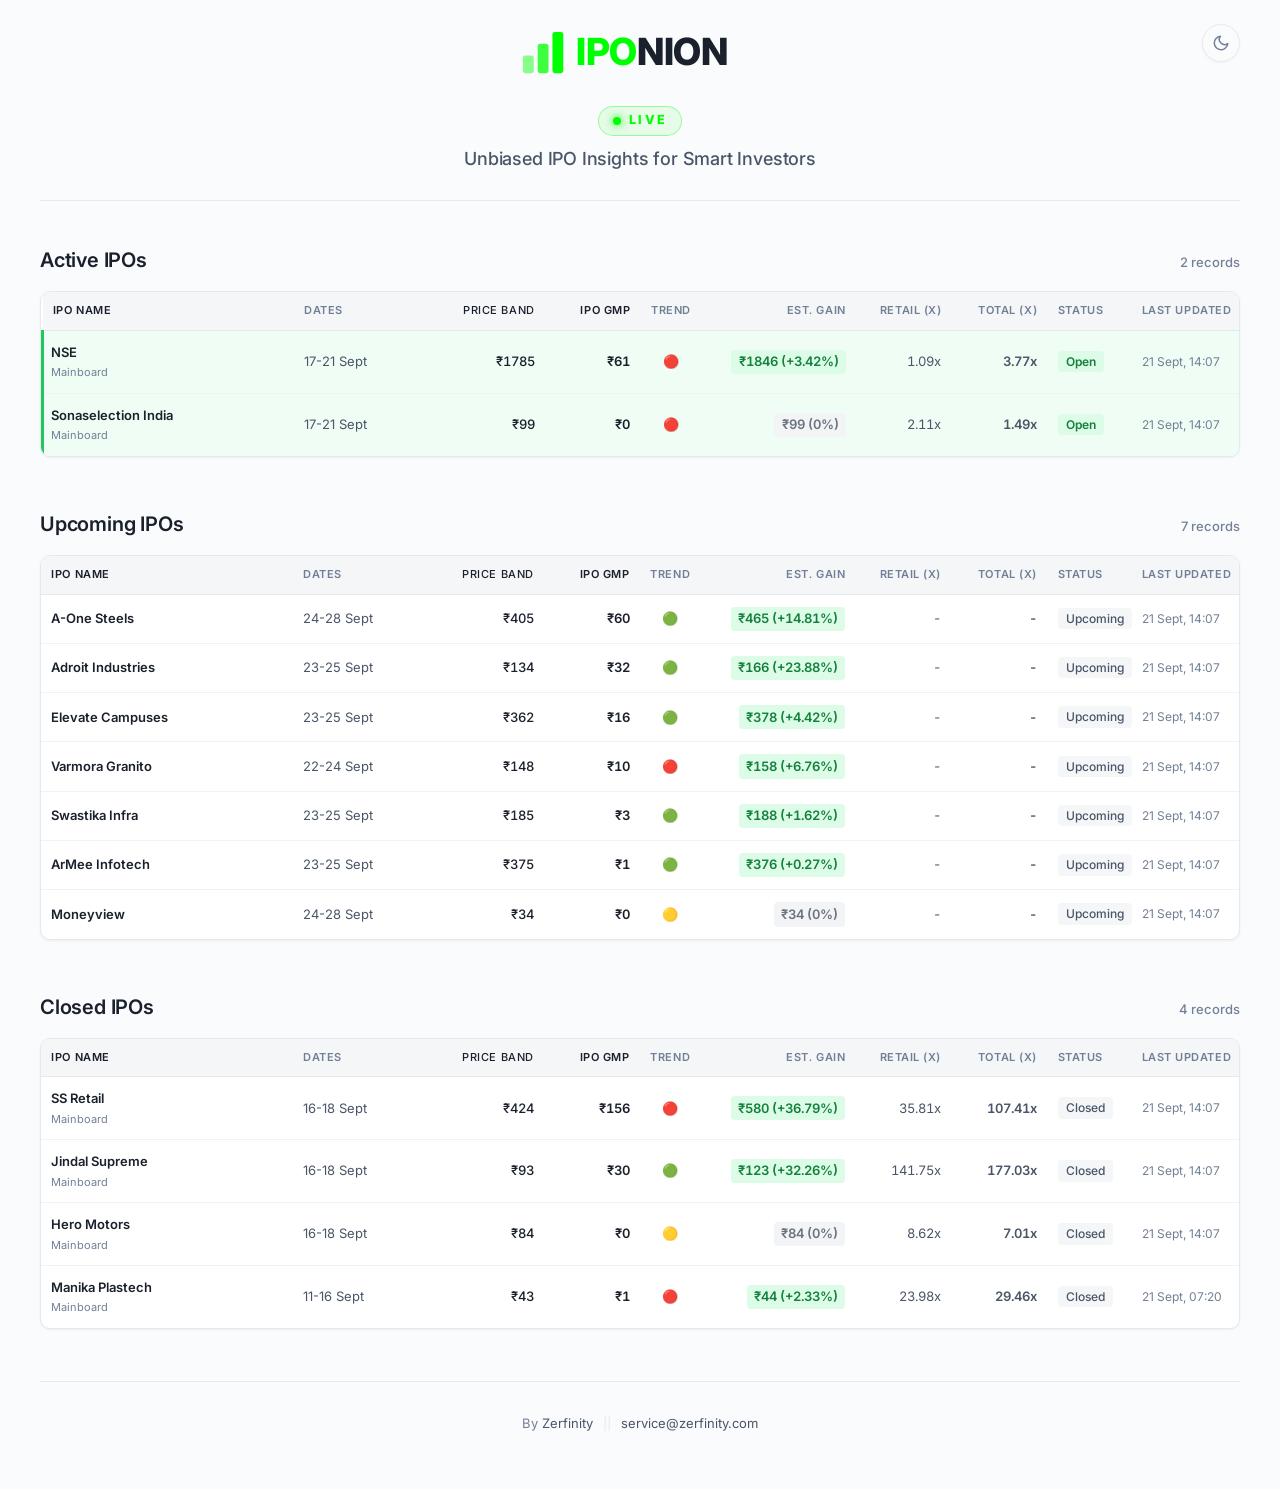
==== index.html @ cc865a50 "Redesign UI with editorial financial aesthetic, responsive mobile/desktop grids, and brand updates" ====
<!DOCTYPE html>
<html lang="en">
<head>
    <meta charset="UTF-8">
    <meta http-equiv="refresh" content="0; url=Frontend/index.html">
    <meta name="viewport" content="width=device-width, initial-scale=1.0">
    <title>Iponion - Unbiased IPO Insights</title>
    <script>
        window.location.replace("Frontend/index.html");
    </script>
</head>
<body>
    <p>Redirecting to <a href="Frontend/index.html">Iponion</a>...</p>
</body>
</html>
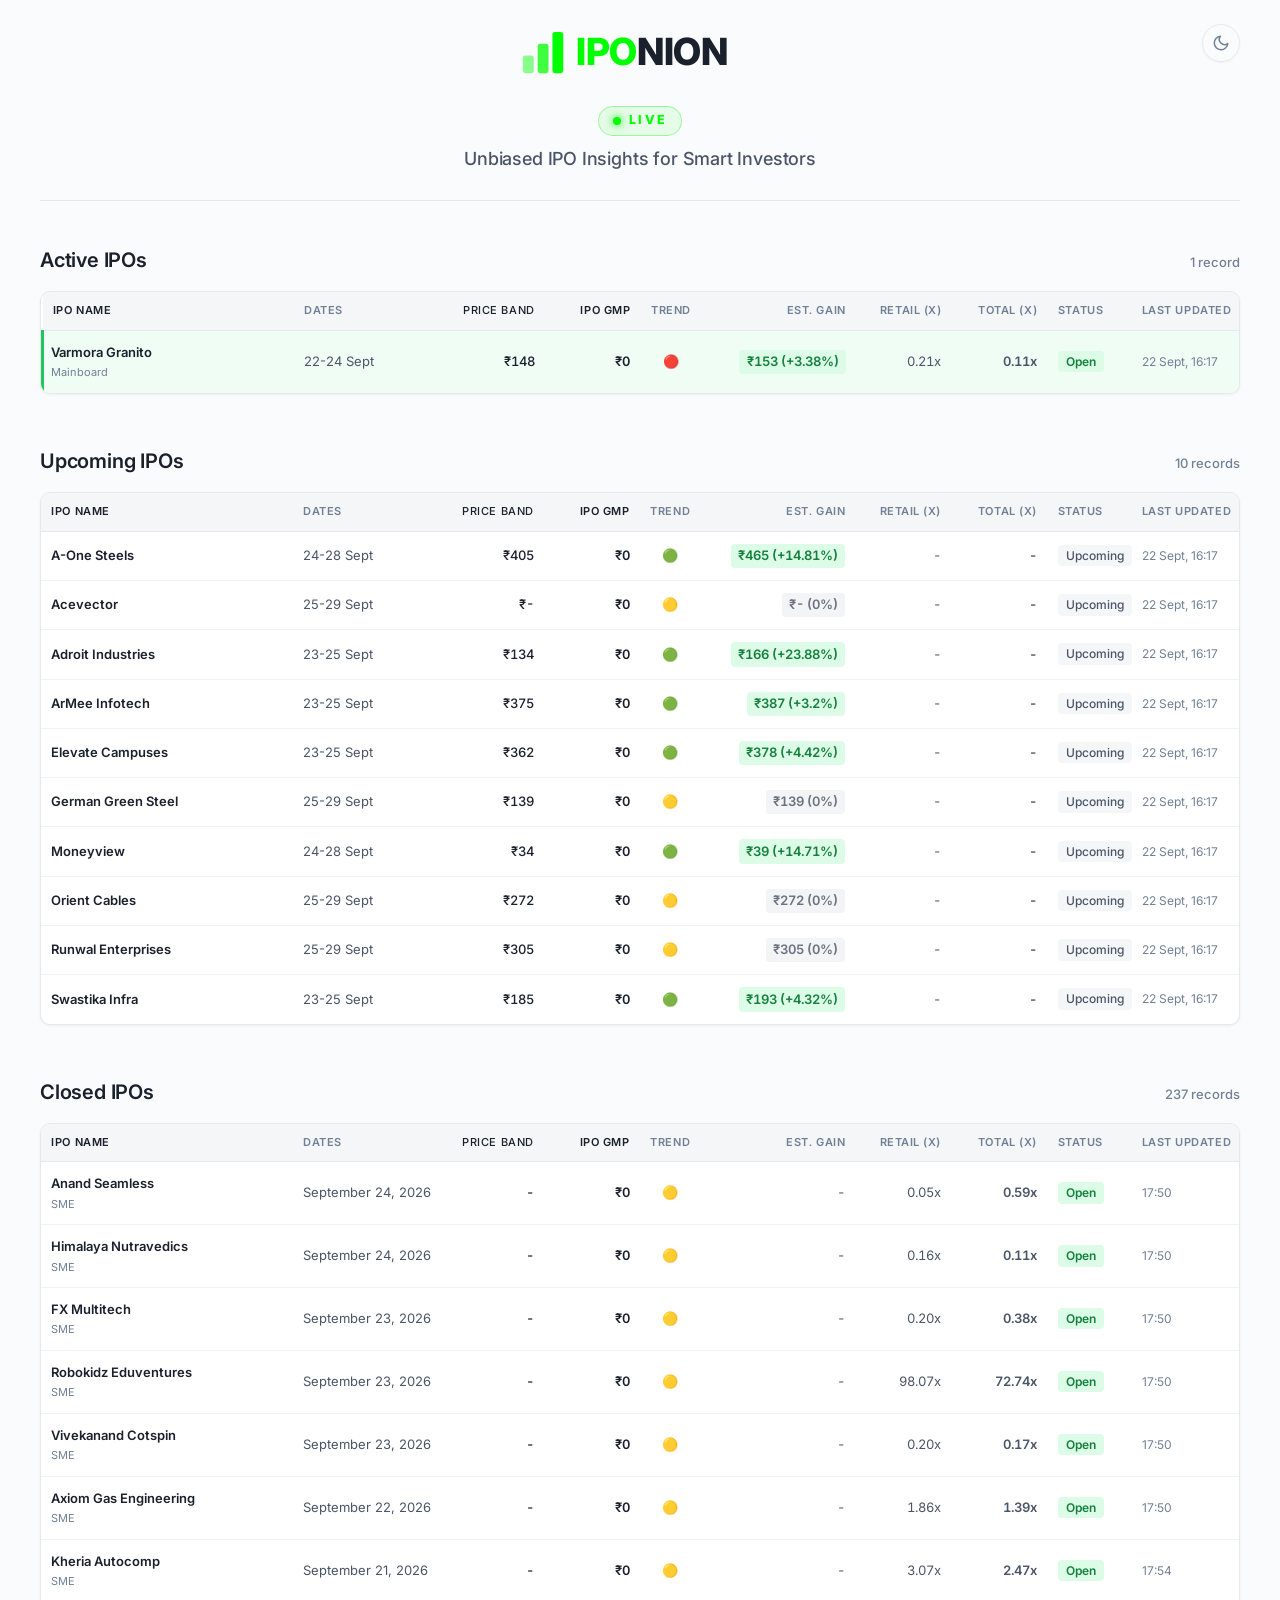
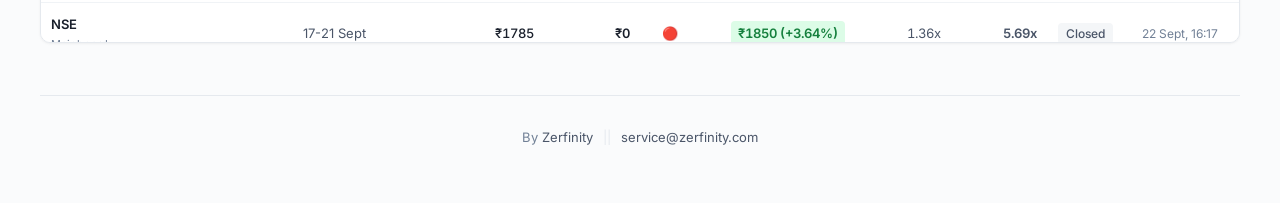
==== commit 18cd4ff7: "Add cache-busting to live IPO fetch and schedule scraper 4x daily" ====
--- a/index.html
+++ b/index.html
@@ -1,15 +1,368 @@
 <!DOCTYPE html>
 <html lang="en">
+
 <head>
     <meta charset="UTF-8">
-    <meta http-equiv="refresh" content="0; url=Frontend/index.html">
     <meta name="viewport" content="width=device-width, initial-scale=1.0">
+    <meta http-equiv="X-UA-Compatible" content="ie=edge">
+    <meta name="description" content="Unbiased IPO Insights.">
+    <meta name="theme-color" content="#228b22">
     <title>Iponion - Unbiased IPO Insights</title>
+    <link rel="icon" type="image/svg+xml" href="./assets/favicon.svg">
+    <link rel="alternate icon" href="./favicon.svg">
+    <link rel="apple-touch-icon" href="./assets/favicon.svg">
+
+    <!-- Google Fonts: Inter -->
+    <link rel="preconnect" href="https://fonts.googleapis.com">
+    <link rel="preconnect" href="https://fonts.gstatic.com" crossorigin>
+    <link href="https://fonts.googleapis.com/css2?family=Inter:wght@400;500;600;700&display=swap" rel="stylesheet">
+
+    <!-- Stylesheet -->
+    <link rel="stylesheet" href="./style.css?v=4">
+</head>
+
+<body>
+    <div class="wrap">
+        <header>
+            <div class="header-top-bar">
+                <button id="theme-toggle" title="Toggle Light / Dark Mode" aria-label="Toggle Theme">
+                    <svg class="theme-icon sun-icon" viewBox="0 0 24 24" width="18" height="18" fill="none" stroke="currentColor" stroke-width="2" stroke-linecap="round" stroke-linejoin="round">
+                        <circle cx="12" cy="12" r="5"></circle>
+                        <line x1="12" y1="1" x2="12" y2="3"></line>
+                        <line x1="12" y1="21" x2="12" y2="23"></line>
+                        <line x1="4.22" y1="4.22" x2="5.64" y2="5.64"></line>
+                        <line x1="18.36" y1="18.36" x2="19.78" y2="19.78"></line>
+                        <line x1="1" y1="12" x2="3" y2="12"></line>
+                        <line x1="21" y1="12" x2="23" y2="12"></line>
+                        <line x1="4.22" y1="19.78" x2="5.64" y2="18.36"></line>
+                        <line x1="18.36" y1="5.64" x2="19.78" y2="4.22"></line>
+                    </svg>
+                    <svg class="theme-icon moon-icon" viewBox="0 0 24 24" width="18" height="18" fill="none" stroke="currentColor" stroke-width="2" stroke-linecap="round" stroke-linejoin="round">
+                        <path d="M21 12.79A9 9 0 1 1 11.21 3 7 7 0 0 0 21 12.79z"></path>
+                    </svg>
+                </button>
+            </div>
+            <a href="./" class="logo-container" title="IPONION">
+                <svg class="brand-svg-logo" width="250" height="65" viewBox="0 0 250 65" xmlns="http://www.w3.org/2000/svg" role="img" aria-label="IPONION">
+                    <rect x="6" y="32" width="11" height="18" rx="2.5" fill="#00FF00" opacity="0.45"/>
+                    <rect x="21" y="20" width="11" height="30" rx="2.5" fill="#00FF00" opacity="0.75"/>
+                    <rect x="36" y="8" width="11" height="42" rx="2.5" fill="#00FF00"/>
+                    <text x="60" y="42" class="logo-text"><tspan class="logo-ipo">IPO</tspan><tspan class="logo-nion">NION</tspan></text>
+                </svg>
+            </a>
+            <div>
+                <h2><span class="live-pulse-dot"></span>LIVE</h2>
+            </div>
+            <h3>Unbiased IPO Insights for Smart Investors</h3>
+        </header>
+
+        <main id="main">
+            <div id="ipo-table-container">
+                <div class="empty-message">Loading IPO insights...</div>
+            </div>
+        </main>
+
+        <footer>
+            <span>By <a href="https://www.zerfinity.com" target="_blank" rel="noopener noreferrer">Zerfinity</a></span> <span class="footer-divider">||</span> <a href="mailto:service@zerfinity.com">service@zerfinity.com</a>
+        </footer>
+    </div>
+
     <script>
-        window.location.replace("Frontend/index.html");
+        document.addEventListener("DOMContentLoaded", function () {
+            // Theme Toggle
+            const themeToggle = document.getElementById('theme-toggle');
+            const body = document.body;
+
+            function applyTheme(theme) {
+                if (theme === 'dark') {
+                    body.classList.add('dark-mode');
+                } else {
+                    body.classList.remove('dark-mode');
+                }
+            }
+
+            const savedTheme = localStorage.getItem('iponion-theme') || 
+                (window.matchMedia && window.matchMedia('(prefers-color-scheme: dark)').matches ? 'dark' : 'light');
+            applyTheme(savedTheme);
+
+            themeToggle.addEventListener('click', () => {
+                const isDark = body.classList.contains('dark-mode');
+                const nextTheme = isDark ? 'light' : 'dark';
+                applyTheme(nextTheme);
+                localStorage.setItem('iponion-theme', nextTheme);
+            });
+
+            // Data Fetching with Local & Remote Fallbacks and Cache Busting
+            async function fetchIPOData() {
+                const cacheBuster = `?_t=${Date.now()}`;
+                const endpoints = [
+                    './merged_ipo_data.json',
+                    '../merged_ipo_data.json',
+                    'https://raw.githubusercontent.com/zerfinityProd/iponion/main/merged_ipo_data.json',
+                    'https://cdn.jsdelivr.net/gh/zerfinityProd/iponion@main/merged_ipo_data.json',
+                    'https://zerfinityprod.github.io/iponion/merged_ipo_data.json'
+                ];
+                for (const url of endpoints) {
+                    try {
+                        const targetUrl = url.includes('?') ? `${url}&_t=${Date.now()}` : `${url}${cacheBuster}`;
+                        const res = await fetch(targetUrl, { cache: 'no-cache' });
+                        if (res.ok) {
+                            return await res.json();
+                        }
+                    } catch (e) {
+                        // try next endpoint
+                    }
+                }
+                throw new Error('All data endpoints failed');
+            }
+
+            // Helpers
+            const getGMP = ipo => {
+                const val = ipo['IPO GMP'] ?? ipo['IPO GMP*'] ?? ipo['GMP'];
+                return Number(val) || 0;
+            };
+
+            const getApps = ipo => Number(ipo['Total (X)']) || 0;
+
+            const getName = ipo => ipo['IPO'] || ipo['IPO Name'] || ipo['Normalized_IPO_Name'] || '-';
+
+            const getType = ipo => ipo['Type'] || ipo['Type_sub'] || '';
+
+            function parseGainPercentage(estListing) {
+                if (!estListing) return null;
+                const match = estListing.match(/\(([\d.]+)%\)/);
+                return match ? parseFloat(match[1]) : null;
+            }
+
+            // Create Clean Table
+            function createSection(ipos, title, isTop5Highlight = false) {
+                const section = document.createElement('section');
+                section.className = 'ipo-section';
+                if (title.toLowerCase().includes('closed')) {
+                    section.classList.add('closed-ipo-section');
+                }
+
+                const header = document.createElement('div');
+                header.className = 'ipo-section-header';
+                header.innerHTML = `
+                    <h3>${title}</h3>
+                    <span class="ipo-section-count">${ipos.length} ${ipos.length === 1 ? 'record' : 'records'}</span>
+                `;
+                section.appendChild(header);
+
+                if (ipos.length === 0) {
+                    const empty = document.createElement('div');
+                    empty.className = 'empty-message';
+                    empty.textContent = 'No IPOs currently available.';
+                    section.appendChild(empty);
+                    return section;
+                }
+
+                const wrapper = document.createElement('div');
+                wrapper.className = 'table-wrapper';
+
+                const table = document.createElement('table');
+                const thead = document.createElement('thead');
+                const tbody = document.createElement('tbody');
+
+                const isUpcoming = title.toLowerCase().includes('upcoming');
+
+                // Standard unified column definitions across all tables for consistent grid alignment
+                const cols = [
+                    { key: 'company', label: 'IPO Name', align: 'left' },
+                    { key: 'dates', label: 'Dates', align: 'left' },
+                    { key: 'price', label: 'Price Band', align: 'right' },
+                    { key: 'gmp', label: 'IPO GMP', align: 'right' },
+                    { key: 'trend', label: 'Trend', align: 'center' },
+                    { key: 'gain', label: 'Est. Gain', align: 'right' },
+                    { key: 'retail', label: 'Retail (X)', align: 'right' },
+                    { key: 'total', label: 'Total (X)', align: 'right' },
+                    { key: 'status', label: 'Status', align: 'left' },
+                    { key: 'updated', label: 'Last Updated', align: 'left' }
+                ];
+
+                // Render Header Row
+                const hRow = document.createElement('tr');
+                cols.forEach(col => {
+                    const th = document.createElement('th');
+                    th.textContent = col.label;
+                    th.className = `col-${col.key}`;
+                    if (col.align === 'right') th.classList.add('col-num');
+                    if (col.align === 'center') th.style.textAlign = 'center';
+                    hRow.appendChild(th);
+                });
+                thead.appendChild(hRow);
+                table.appendChild(thead);
+
+                // Render Body Rows
+                ipos.forEach((ipo, index) => {
+                    const row = document.createElement('tr');
+                    if (isTop5Highlight && index < 5) {
+                        row.classList.add('highlight-top-5');
+                    }
+
+                    const name = getName(ipo);
+                    const type = getType(ipo);
+                    const dateText = ipo['Date'] || (ipo['Opening Date'] && ipo['Closing Date'] ? `${ipo['Opening Date']} – ${ipo['Closing Date']}` : (ipo['Opening Date'] || ipo['Closing Date'] || '-'));
+                    const price = ipo['Price Band'] || '-';
+                    const gmp = getGMP(ipo);
+                    const trend = ipo['Trend'] || '🟡';
+                    const estListing = ipo['Est. Listing'] || '-';
+                    const retail = ipo['Retail  (X)'] || ipo['Retail (X)'] || '-';
+                    const total = Number(ipo['Total (X)']) || 0;
+                    const status = ipo['Status'] || (isUpcoming ? 'Upcoming' : 'Open');
+                    const updated = ipo['Last Updated_gmp'] || ipo['Last Updated'] || ipo['Last Updated_sub'] || '-';
+
+                    // Formatted Gain
+                    const gainPercent = parseGainPercentage(estListing);
+                    let gainHtml = estListing;
+                    if (gainPercent !== null) {
+                        const cls = gainPercent > 0 ? 'positive' : (gainPercent === 0 ? 'flat' : 'negative');
+                        const sign = gainPercent > 0 ? '+' : '';
+                        const estPrice = estListing.split('(')[0].trim();
+                        gainHtml = `<span class="gain-pill ${cls}"><span class="gain-price">${estPrice} </span>(${sign}${gainPercent}%)</span>`;
+                    }
+
+                    // Formatted Status
+                    const isStatusOpen = String(status).toLowerCase() === 'open' || String(status).toLowerCase() === 'active';
+                    const statusHtml = `<span class="status-tag ${isStatusOpen ? 'open' : ''}">${status}</span>`;
+
+                    cols.forEach(col => {
+                        const td = document.createElement('td');
+                        td.className = `col-${col.key}`;
+                        if (col.align === 'right') td.classList.add('col-num');
+
+                        switch(col.key) {
+                            case 'company':
+                                td.innerHTML = `${name}${type ? `<span class="company-type-sub">${type}</span>` : ''}`;
+                                break;
+                            case 'dates':
+                                td.textContent = dateText;
+                                break;
+                            case 'price':
+                                td.textContent = price;
+                                break;
+                            case 'gmp':
+                                td.textContent = `₹${gmp}`;
+                                break;
+                            case 'trend':
+                                td.style.textAlign = 'center';
+                                td.textContent = trend;
+                                break;
+                            case 'gain':
+                                td.innerHTML = gainHtml;
+                                break;
+                            case 'retail':
+                                td.textContent = retail !== '-' ? `${retail}x` : '-';
+                                break;
+                            case 'total':
+                                td.style.fontWeight = '600';
+                                td.textContent = total > 0 ? `${total.toFixed(2)}x` : '-';
+                                break;
+                            case 'status':
+                                td.innerHTML = statusHtml;
+                                break;
+                            case 'updated':
+                                td.style.fontSize = '0.75rem';
+                                td.style.color = 'var(--text-muted)';
+                                td.textContent = updated;
+                                break;
+                        }
+                        row.appendChild(td);
+                    });
+
+                    tbody.appendChild(row);
+                });
+
+                table.appendChild(tbody);
+                wrapper.appendChild(table);
+                section.appendChild(wrapper);
+                return section;
+            }
+
+            // Load and Process Data
+            fetchIPOData()
+                .then(data => {
+                    const tableContainer = document.getElementById('ipo-table-container');
+                    tableContainer.innerHTML = '';
+
+                    if (!data || data.length === 0) {
+                        tableContainer.innerHTML = '<div class="empty-message">No IPO data found.</div>';
+                        return;
+                    }
+
+                    const today = new Date();
+
+                    const activeIPOs = data.filter(ipo => {
+                        if (ipo['Status']) {
+                            const st = String(ipo['Status']).trim().toLowerCase();
+                            return st === 'open' || st === 'active';
+                        }
+                        const opening = new Date(ipo['Opening Date']);
+                        const closing = new Date(ipo['Closing Date']);
+                        return !isNaN(opening) && !isNaN(closing) && opening <= today && today <= closing;
+                    });
+
+                    const upcomingIPOs = data.filter(ipo => {
+                        if (ipo['Status']) {
+                            const st = String(ipo['Status']).trim().toLowerCase();
+                            return st === 'upcoming';
+                        }
+                        const opening = new Date(ipo['Opening Date']);
+                        return !isNaN(opening) && opening > today;
+                    });
+
+                    const closedIPOs = data.filter(ipo => {
+                        if (ipo['Status']) {
+                            const st = String(ipo['Status']).trim().toLowerCase();
+                            return st === 'closed';
+                        }
+                        const opening = new Date(ipo['Opening Date']);
+                        const closing = new Date(ipo['Closing Date']);
+                        return !isNaN(closing) && (closing < today || (!isNaN(opening) && opening <= today && closing < today));
+                    });
+
+                    // Sort active by GMP desc, then total sub desc
+                    activeIPOs.sort((a, b) => {
+                        const gmpDiff = getGMP(b) - getGMP(a);
+                        if (gmpDiff !== 0) return gmpDiff;
+                        return getApps(b) - getApps(a);
+                    });
+
+                    // Sort upcoming by Date asc, then GMP desc
+                    upcomingIPOs.sort((a, b) => {
+                        const dateA = new Date(a['Opening Date'] || a['Closing Date']);
+                        const dateB = new Date(b['Opening Date'] || b['Closing Date']);
+                        if (!isNaN(dateA) && !isNaN(dateB)) {
+                            if (dateA < dateB) return -1;
+                            if (dateA > dateB) return 1;
+                        }
+                        return getGMP(b) - getGMP(a);
+                    });
+
+                    // Sort closed by Closing Date desc, then GMP desc
+                    closedIPOs.sort((a, b) => {
+                        const dateA = new Date(a['Closing Date'] || a['Opening Date']);
+                        const dateB = new Date(b['Closing Date'] || b['Opening Date']);
+                        if (!isNaN(dateA) && !isNaN(dateB)) {
+                            if (dateB > dateA) return 1;
+                            if (dateA > dateB) return -1;
+                        }
+                        return getGMP(b) - getGMP(a);
+                    });
+
+                    // Render the 3 tables directly
+                    tableContainer.appendChild(createSection(activeIPOs, 'Active IPOs', true));
+                    tableContainer.appendChild(createSection(upcomingIPOs, 'Upcoming IPOs', false));
+                    tableContainer.appendChild(createSection(closedIPOs, 'Closed IPOs', false));
+                })
+                .catch(err => {
+                    console.error('Error loading IPO data:', err);
+                    document.getElementById('ipo-table-container').innerHTML = 
+                        '<div class="empty-message">Failed to load IPO data. Please refresh the page.</div>';
+                });
+        });
     </script>
-</head>
-<body>
-    <p>Redirecting to <a href="Frontend/index.html">Iponion</a>...</p>
 </body>
-</html>
+
+</html>
--- a/style.css
+++ b/style.css
@@ -0,0 +1,788 @@
+/* ==========================================================================
+   Iponion - Clean, Editorial IPO Publication
+   A minimalist, high-readability financial design (Not a dashboard)
+   ========================================================================== */
+
+:root {
+  /* Editorial Palette - Light */
+  --bg-color: #fafbfc;
+  --surface-color: #ffffff;
+  --surface-alt: #f4f6f8;
+  --border-color: #e5e9ee;
+  --border-light: #f0f3f6;
+
+  --text-primary: #1a202c;
+  --text-secondary: #4a5568;
+  --text-muted: #718096;
+  --text-light: #a0aec0;
+
+  /* Brand Emerald */
+  --brand: #228b22;
+  --brand-light: #e8f5e9;
+  --brand-dark: #1b5e20;
+
+  /* Table & Badges */
+  --row-hover: #f7fafc;
+  --row-top-highlight: #f0fdf4;
+  --row-top-border: #22c55e;
+
+  --gain-pos: #15803d;
+  --gain-pos-bg: #dcfce7;
+  --gain-neg: #b91c1c;
+  --gain-neg-bg: #fee2e2;
+  --gain-flat: #6b7280;
+  --gain-flat-bg: #f3f4f6;
+
+  --shadow-subtle: 0 1px 3px rgba(0, 0, 0, 0.04), 0 1px 2px rgba(0, 0, 0, 0.02);
+  --shadow-card: 0 4px 12px rgba(0, 0, 0, 0.03), 0 1px 3px rgba(0, 0, 0, 0.04);
+}
+
+body.dark-mode {
+  /* Editorial Palette - Dark */
+  --bg-color: #0b0f17;
+  --surface-color: #121824;
+  --surface-alt: #172030;
+  --border-color: #222d3f;
+  --border-light: #1b2434;
+
+  --text-primary: #f0f4f8;
+  --text-secondary: #cbd5e1;
+  --text-muted: #8899a8;
+  --text-light: #526375;
+
+  /* Brand Emerald */
+  --brand: #34d399;
+  --brand-light: rgba(52, 211, 153, 0.12);
+  --brand-dark: #10b981;
+
+  /* Table & Badges */
+  --row-hover: #161f2e;
+  --row-top-highlight: rgba(34, 197, 94, 0.06);
+  --row-top-border: #34d399;
+
+  --gain-pos: #4ade80;
+  --gain-pos-bg: rgba(74, 222, 128, 0.14);
+  --gain-neg: #f87171;
+  --gain-neg-bg: rgba(248, 113, 113, 0.14);
+  --gain-flat: #94a3b8;
+  --gain-flat-bg: rgba(148, 163, 184, 0.12);
+
+  --shadow-subtle: 0 1px 3px rgba(0, 0, 0, 0.3);
+  --shadow-card: 0 4px 12px rgba(0, 0, 0, 0.3);
+}
+
+/* ==========================================================================
+   Base Reset & Core Typography
+   ========================================================================== */
+
+*, *::before, *::after {
+  box-sizing: border-box;
+  margin: 0;
+  padding: 0;
+}
+
+html {
+  font-size: 16px;
+  scroll-behavior: smooth;
+  -webkit-font-smoothing: antialiased;
+  -moz-osx-font-smoothing: grayscale;
+}
+
+body {
+  background-color: var(--bg-color);
+  color: var(--text-primary);
+  font-family: 'Inter', -apple-system, BlinkMacSystemFont, "Segoe UI", Roboto, sans-serif;
+  line-height: 1.5;
+  transition: background-color 0.25s ease, color 0.25s ease;
+  overflow-x: hidden;
+  width: 100%;
+}
+
+/* Page Container - Full Width */
+.wrap {
+  min-height: 100vh;
+  width: 100%;
+  max-width: 100%;
+  margin: 0 auto;
+  padding: 1.5rem 2.5rem 3.5rem 2.5rem;
+  display: flex;
+  flex-direction: column;
+}
+
+/* ==========================================================================
+   Header & Brand Section
+   ========================================================================== */
+
+header {
+  text-align: center;
+  margin-bottom: 2.75rem;
+  position: relative;
+  padding-bottom: 1.75rem;
+  border-bottom: 1px solid var(--border-color);
+  width: 100%;
+}
+
+/* Header Top Bar - Contains Theme Switcher */
+.header-top-bar {
+  display: flex;
+  justify-content: flex-end;
+  align-items: center;
+  position: absolute;
+  top: 0;
+  right: 0;
+  z-index: 10;
+}
+
+#theme-toggle {
+  background: transparent;
+  border: 1px solid var(--border-color);
+  border-radius: 9999px;
+  width: 38px;
+  height: 38px;
+  padding: 0;
+  display: inline-flex;
+  align-items: center;
+  justify-content: center;
+  cursor: pointer;
+  color: var(--text-muted);
+  box-shadow: var(--shadow-subtle);
+  transition: all 0.25s ease;
+  backdrop-filter: blur(8px);
+}
+
+#theme-toggle:hover {
+  color: var(--text-primary);
+  background-color: var(--surface-alt);
+  border-color: var(--text-muted);
+  transform: scale(1.05);
+}
+
+.theme-icon {
+  display: block;
+  width: 18px;
+  height: 18px;
+}
+
+body.dark-mode .sun-icon {
+  display: block;
+}
+
+body.dark-mode .moon-icon {
+  display: none;
+}
+
+body:not(.dark-mode) .sun-icon {
+  display: none;
+}
+
+body:not(.dark-mode) .moon-icon {
+  display: block;
+}
+
+/* Logo Sizing and Hover */
+.logo-container {
+  display: inline-block;
+  margin-bottom: 0.75rem;
+  text-decoration: none;
+}
+
+.brand-svg-logo,
+.logo-container img {
+  height: 64px;
+  width: auto;
+  max-width: 320px;
+  display: block;
+  margin: 0 auto;
+  transition: transform 0.2s ease;
+}
+
+.logo-container:hover .brand-svg-logo,
+.logo-container:hover img {
+  transform: scale(1.02);
+}
+
+.logo-text {
+  font-family: 'Inter', -apple-system, BlinkMacSystemFont, "Segoe UI", Roboto, sans-serif;
+  font-size: 38px;
+  font-weight: 800;
+  letter-spacing: -0.01em;
+}
+
+.logo-ipo {
+  fill: #00FF00;
+}
+
+.logo-nion {
+  fill: var(--text-primary);
+  transition: fill 0.25s ease;
+}
+
+/* LIVE Glowing Pill Badge */
+header h2 {
+  display: inline-flex;
+  align-items: center;
+  gap: 0.5rem;
+  font-size: 0.78125rem;
+  font-weight: 800;
+  letter-spacing: 0.18em;
+  text-transform: uppercase;
+  color: #00FF00;
+  margin-bottom: 0.6rem;
+  padding: 0.28rem 0.85rem;
+  border-radius: 9999px;
+  background-color: rgba(0, 255, 0, 0.08);
+  border: 1px solid rgba(0, 255, 0, 0.35);
+  animation: live-glow 2.5s infinite ease-in-out;
+  transition: all 0.3s ease;
+}
+
+.live-pulse-dot {
+  width: 8px;
+  height: 8px;
+  background-color: #00FF00;
+  border-radius: 50%;
+  box-shadow: 0 0 8px #00FF00;
+  animation: live-dot-pulse 2.5s infinite ease-in-out;
+}
+
+@keyframes live-glow {
+  0%, 100% {
+    box-shadow: 0 0 8px rgba(0, 255, 0, 0.2), inset 0 0 6px rgba(0, 255, 0, 0.05);
+    border-color: rgba(0, 255, 0, 0.3);
+    text-shadow: 0 0 6px rgba(0, 255, 0, 0.35);
+  }
+  50% {
+    box-shadow: 0 0 20px rgba(0, 255, 0, 0.45), 0 0 35px rgba(0, 255, 0, 0.2), inset 0 0 10px rgba(0, 255, 0, 0.12);
+    border-color: rgba(0, 255, 0, 0.75);
+    text-shadow: 0 0 12px rgba(0, 255, 0, 0.8), 0 0 22px rgba(0, 255, 0, 0.4);
+  }
+}
+
+@keyframes live-dot-pulse {
+  0%, 100% {
+    opacity: 0.7;
+    transform: scale(0.95);
+    box-shadow: 0 0 6px #00FF00;
+  }
+  50% {
+    opacity: 1;
+    transform: scale(1.3);
+    box-shadow: 0 0 14px #00FF00, 0 0 22px rgba(0, 255, 0, 0.65);
+  }
+}
+
+header h3 {
+  font-size: 1.125rem;
+  font-weight: 500;
+  color: var(--text-secondary);
+  letter-spacing: -0.01em;
+}
+
+/* ==========================================================================
+   Main Content & Section Layouts
+   ========================================================================== */
+
+main {
+  flex: 1;
+  width: 100%;
+}
+
+.ipo-section {
+  margin-bottom: 3.25rem;
+  width: 100%;
+}
+
+.ipo-section-header {
+  display: flex;
+  align-items: baseline;
+  justify-content: space-between;
+  margin-bottom: 1rem;
+}
+
+.ipo-section-header h3 {
+  font-size: 1.25rem;
+  font-weight: 600;
+  color: var(--text-primary);
+  letter-spacing: -0.01em;
+}
+
+.ipo-section-count {
+  font-size: 0.8125rem;
+  font-weight: 500;
+  color: var(--text-muted);
+}
+
+/* ==========================================================================
+   Tables - Full Width & Zero Horizontal Scroll
+   ========================================================================== */
+
+.table-wrapper {
+  width: 100%;
+  background-color: var(--surface-color);
+  border: 1px solid var(--border-color);
+  border-radius: 10px;
+  overflow-x: hidden; /* Zero horizontal scroll */
+  overflow-y: visible;
+  box-shadow: var(--shadow-subtle);
+}
+
+.closed-ipo-section .table-wrapper {
+  max-height: 520px;
+  overflow-y: auto;
+  -webkit-overflow-scrolling: touch;
+}
+
+table {
+  width: 100%;
+  table-layout: fixed;
+  border-collapse: collapse;
+  font-size: 0.875rem;
+  text-align: left;
+}
+
+thead {
+  background-color: var(--surface-alt);
+  position: sticky;
+  top: 0;
+  z-index: 2;
+}
+
+th {
+  padding: 0.75rem 0.65rem;
+  font-size: 0.6875rem;
+  font-weight: 600;
+  text-transform: uppercase;
+  letter-spacing: 0.05em;
+  color: var(--text-muted);
+  border-bottom: 1px solid var(--border-color);
+  white-space: normal;
+  line-height: 1.25;
+}
+
+td {
+  padding: 0.75rem 0.65rem;
+  border-bottom: 1px solid var(--border-light);
+  color: var(--text-secondary);
+  font-size: 0.8125rem;
+  white-space: normal;
+}
+
+tbody tr:last-child td {
+  border-bottom: none;
+}
+
+tbody tr {
+  transition: background-color 0.15s ease;
+}
+
+tbody tr:hover {
+  background-color: var(--row-hover);
+}
+
+/* Top 5 Highlight in Active */
+tbody tr.highlight-top-5 {
+  background-color: var(--row-top-highlight);
+}
+
+tbody tr.highlight-top-5 td:first-child {
+  border-left: 3px solid var(--row-top-border);
+  padding-left: calc(0.65rem - 3px);
+}
+
+/* Column Specific Widths & Formatting for Identical Grid Across Tables */
+.col-company {
+  width: 21%;
+  font-weight: 600;
+  color: var(--text-primary);
+  word-break: break-word;
+}
+
+.company-type-sub {
+  display: block;
+  font-size: 0.6875rem;
+  font-weight: 400;
+  color: var(--text-muted);
+  margin-top: 0.12rem;
+}
+
+.col-dates {
+  width: 12%;
+  white-space: nowrap;
+}
+
+.col-price {
+  width: 9%;
+  font-weight: 500;
+  color: var(--text-primary);
+  white-space: nowrap;
+}
+
+.col-gmp {
+  width: 8%;
+  font-weight: 600;
+  color: var(--text-primary);
+  white-space: nowrap;
+}
+
+.col-trend {
+  width: 5%;
+  text-align: center;
+}
+
+.col-gain {
+  width: 13%;
+  white-space: nowrap;
+}
+
+.col-retail {
+  width: 8%;
+  white-space: nowrap;
+}
+
+.col-total {
+  width: 8%;
+  white-space: nowrap;
+}
+
+.col-status {
+  width: 7%;
+  white-space: nowrap;
+}
+
+.col-updated {
+  width: 9%;
+  white-space: nowrap;
+}
+
+.col-num {
+  text-align: right;
+  font-variant-numeric: tabular-nums;
+  white-space: nowrap;
+}
+
+/* Gain Pill */
+.gain-pill {
+  display: inline-block;
+  padding: 0.15rem 0.45rem;
+  border-radius: 4px;
+  font-size: 0.8125rem;
+  font-weight: 600;
+  white-space: nowrap;
+}
+
+.gain-pill.positive {
+  background-color: var(--gain-pos-bg);
+  color: var(--gain-pos);
+}
+
+.gain-pill.negative {
+  background-color: var(--gain-neg-bg);
+  color: var(--gain-neg);
+}
+
+.gain-pill.flat {
+  background-color: var(--gain-flat-bg);
+  color: var(--gain-flat);
+}
+
+/* Status Text */
+.status-tag {
+  font-size: 0.75rem;
+  font-weight: 500;
+  padding: 0.2rem 0.5rem;
+  border-radius: 4px;
+  background-color: var(--surface-alt);
+  color: var(--text-secondary);
+  white-space: nowrap;
+}
+
+.status-tag.open {
+  color: var(--gain-pos);
+  background-color: var(--gain-pos-bg);
+  font-weight: 600;
+}
+
+/* Empty State */
+.empty-message {
+  padding: 2.5rem;
+  text-align: center;
+  color: var(--text-muted);
+  font-size: 0.875rem;
+}
+
+/* Footer */
+footer {
+  margin-top: auto;
+  padding-top: 2rem;
+  border-top: 1px solid var(--border-color);
+  text-align: center;
+  font-size: 0.8125rem;
+  color: var(--text-muted);
+}
+
+footer a {
+  color: var(--text-secondary);
+  text-decoration: none;
+  transition: color 0.2s;
+}
+
+footer a:hover {
+  color: var(--brand);
+}
+
+.footer-divider {
+  margin: 0 0.35rem;
+  color: var(--border-color);
+  user-select: none;
+}
+
+/* ==========================================================================
+   COMPREHENSIVE RESPONSIVE MEDIA QUERIES
+   Explicit Breakpoints for Wide Desktops, Tablets, and Phones
+   ========================================================================== */
+
+/* --- 1. Extra Wide Displays (> 1400px) --- */
+@media (min-width: 1400px) {
+  .wrap {
+    padding: 2rem 3.5rem 4rem 3.5rem;
+  }
+  th, td {
+    padding: 0.85rem 0.85rem;
+    font-size: 0.875rem;
+  }
+}
+
+/* --- 2. Standard Laptops & Desktops (1025px - 1200px) --- */
+@media (max-width: 1200px) {
+  .wrap {
+    padding: 1.5rem 2rem 3.5rem 2rem;
+  }
+  th, td {
+    padding: 0.7rem 0.6rem;
+  }
+}
+
+/* --- 3. Small Laptops & Horizontal Tablets (861px - 1024px) --- */
+@media (max-width: 1024px) {
+  body {
+    font-size: 15px;
+  }
+  .wrap {
+    padding: 1.25rem 1.5rem 3rem 1.5rem;
+  }
+  .header-top-bar {
+    margin-bottom: 0.35rem;
+  }
+  .col-updated {
+    display: none; /* Hide low-priority timestamp to preserve table space */
+  }
+  th, td {
+    padding: 0.65rem 0.5rem;
+    font-size: 0.8125rem;
+  }
+}
+
+/* --- 4. Vertical Tablets & Phablets (641px - 860px) --- */
+@media (max-width: 860px) {
+  body {
+    font-size: 14.5px;
+  }
+  .wrap {
+    padding: 1.25rem 1.25rem 2.5rem 1.25rem;
+  }
+  header {
+    margin-bottom: 2.25rem;
+    padding-bottom: 1.5rem;
+  }
+  .header-top-bar {
+    justify-content: flex-end;
+    margin-bottom: 0.25rem;
+  }
+  #theme-toggle {
+    width: 36px;
+    height: 36px;
+  }
+  .brand-svg-logo,
+  .logo-container img {
+    height: 56px;
+    max-width: 270px;
+  }
+  .col-retail,
+  .col-trend {
+    display: none; /* Hide retail sub & trend icon on tablets */
+  }
+  th, td {
+    padding: 0.65rem 0.45rem;
+    font-size: 0.8rem;
+  }
+}
+
+/* --- 5. Mobile Phones (481px - 640px) --- */
+@media (max-width: 640px) {
+  body {
+    font-size: 14px;
+  }
+  .wrap {
+    padding: 1rem 0.75rem 2.5rem 0.75rem;
+  }
+  header {
+    margin-bottom: 2rem;
+    padding-bottom: 1.25rem;
+  }
+  .header-top-bar {
+    margin-bottom: 0.25rem;
+  }
+  #theme-toggle {
+    width: 34px;
+    height: 34px;
+  }
+  .brand-svg-logo,
+  .logo-container img {
+    height: 50px;
+    max-width: 240px;
+  }
+  header h2 {
+    font-size: 0.72rem;
+    padding: 0.22rem 0.7rem;
+    letter-spacing: 0.15em;
+  }
+  header h3 {
+    font-size: 0.95rem;
+  }
+  .ipo-section {
+    margin-bottom: 2.25rem;
+  }
+  .ipo-section-header h3 {
+    font-size: 1.125rem;
+  }
+  .col-price {
+    display: none; /* Hide price band to give room to GMP & Gain */
+  }
+  th, td {
+    padding: 0.55rem 0.4rem;
+    font-size: 0.78rem;
+  }
+}
+
+/* --- 6. Compact Phones (< 480px, e.g., iPhone 13/14/15/16, Pixel, Galaxy) --- */
+@media (max-width: 480px) {
+  body {
+    font-size: 13.5px;
+  }
+  .wrap {
+    padding: 0.75rem 0.5rem 2rem 0.5rem;
+  }
+  header {
+    margin-bottom: 1.75rem;
+    padding-bottom: 1rem;
+  }
+  .header-top-bar {
+    margin-bottom: 0.15rem;
+  }
+  #theme-toggle {
+    width: 32px;
+    height: 32px;
+  }
+  .theme-icon {
+    width: 16px;
+    height: 16px;
+  }
+  .brand-svg-logo,
+  .logo-container img {
+    height: 42px;
+    max-width: 200px;
+  }
+  header h2 {
+    font-size: 0.6875rem;
+    padding: 0.2rem 0.65rem;
+    letter-spacing: 0.12em;
+  }
+  header h3 {
+    font-size: 0.8125rem;
+    line-height: 1.35;
+    padding: 0 0.5rem;
+  }
+  .col-total,
+  .col-status {
+    display: none !important; /* Retain core pillars: Company, Dates, GMP, Gain */
+  }
+  .gain-price {
+    display: none !important; /* Show clean percentage on compact screens e.g. (+3.42%) */
+  }
+  table {
+    table-layout: fixed;
+    width: 100%;
+  }
+  th, td {
+    padding: 0.5rem 0.28rem;
+    font-size: 0.75rem;
+  }
+  th {
+    font-size: 0.65rem;
+    letter-spacing: 0.03em;
+  }
+  .col-company {
+    width: 38%;
+    min-width: 0;
+    font-size: 0.8rem;
+  }
+  .col-dates {
+    width: 23%;
+    font-size: 0.72rem;
+  }
+  .col-gmp {
+    width: 18%;
+  }
+  .col-gain {
+    width: 21%;
+    text-align: right;
+  }
+  .gain-pill {
+    font-size: 0.7rem;
+    padding: 0.12rem 0.3rem;
+  }
+  .table-wrapper {
+    border-radius: 8px;
+  }
+  footer {
+    padding-top: 1.25rem;
+    font-size: 0.75rem;
+  }
+}
+
+/* --- 7. Extra Small Screens (< 360px) --- */
+@media (max-width: 360px) {
+  .wrap {
+    padding: 0.5rem 0.25rem 1.5rem 0.25rem;
+  }
+  .brand-svg-logo,
+  .logo-container img {
+    height: 38px;
+    max-width: 180px;
+  }
+  header h3 {
+    font-size: 0.75rem;
+  }
+  th, td {
+    padding: 0.45rem 0.18rem;
+    font-size: 0.6875rem;
+  }
+  .col-company {
+    width: 36%;
+    font-size: 0.72rem;
+  }
+  .col-dates {
+    width: 23%;
+    font-size: 0.65rem;
+  }
+  .col-gmp {
+    width: 18%;
+  }
+  .col-gain {
+    width: 23%;
+  }
+  .gain-pill {
+    font-size: 0.625rem;
+    padding: 0.1rem 0.2rem;
+  }
+}
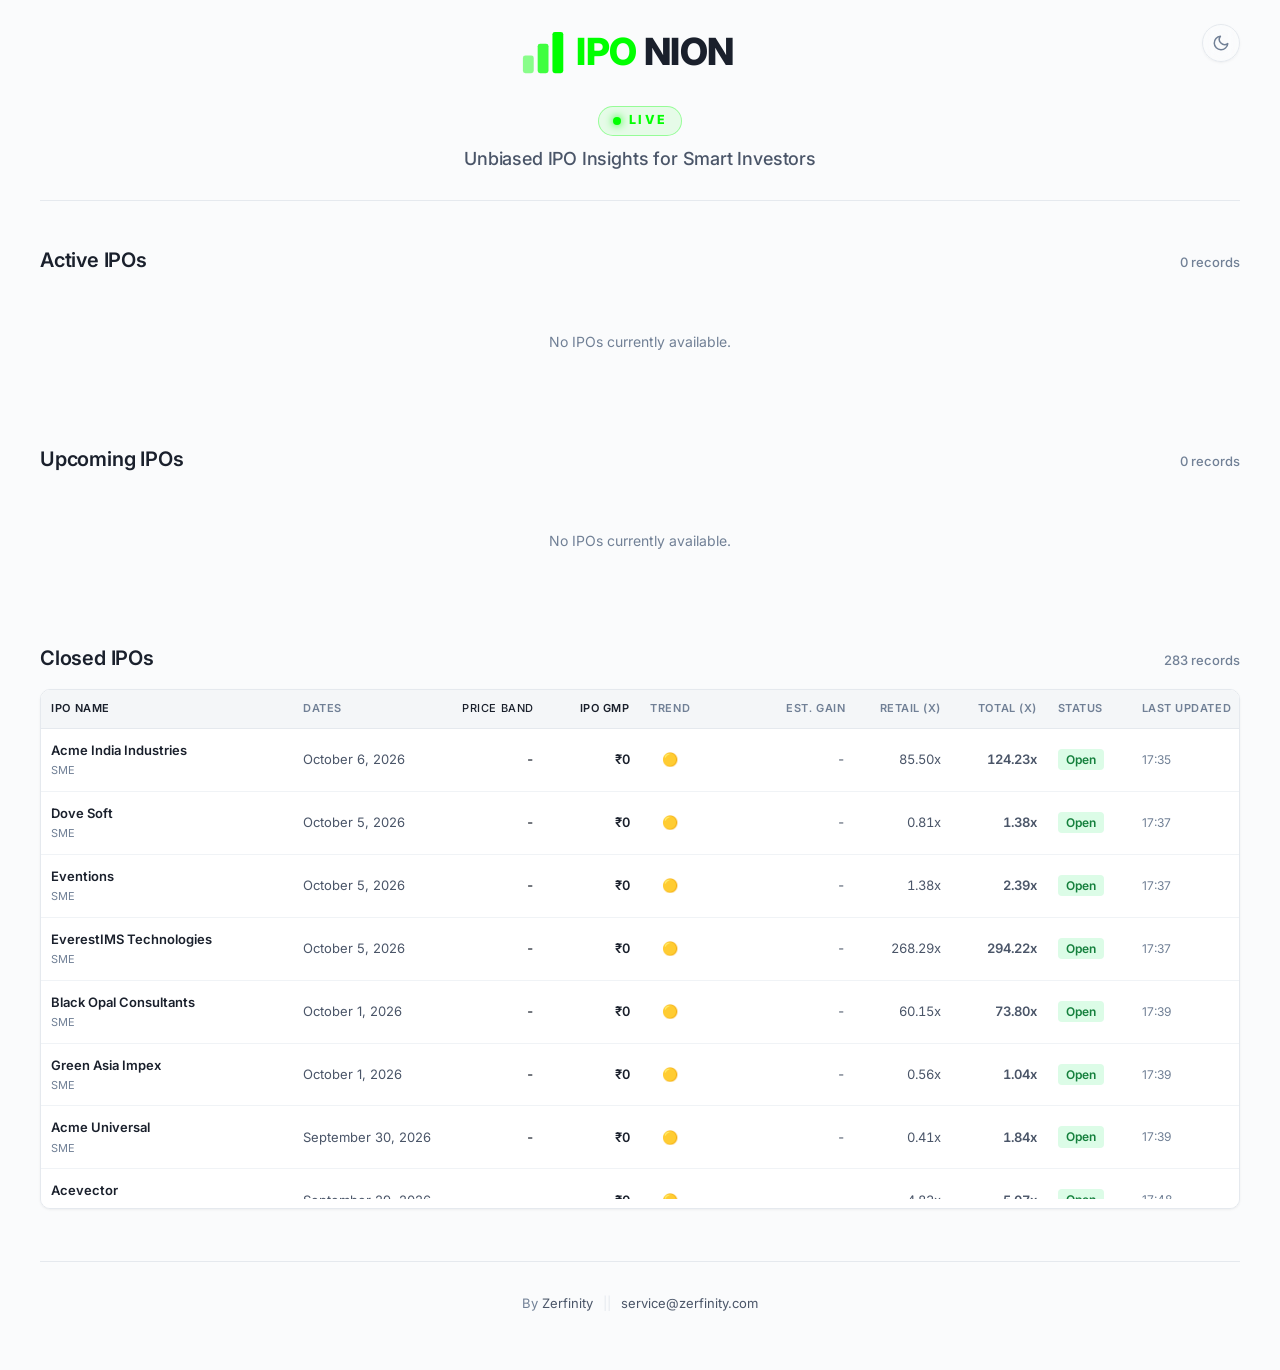
==== commit 1493f508: "fixes" ====
--- a/index.html
+++ b/index.html
@@ -26,7 +26,8 @@
         <header>
             <div class="header-top-bar">
                 <button id="theme-toggle" title="Toggle Light / Dark Mode" aria-label="Toggle Theme">
-                    <svg class="theme-icon sun-icon" viewBox="0 0 24 24" width="18" height="18" fill="none" stroke="currentColor" stroke-width="2" stroke-linecap="round" stroke-linejoin="round">
+                    <svg class="theme-icon sun-icon" viewBox="0 0 24 24" width="18" height="18" fill="none"
+                        stroke="currentColor" stroke-width="2" stroke-linecap="round" stroke-linejoin="round">
                         <circle cx="12" cy="12" r="5"></circle>
                         <line x1="12" y1="1" x2="12" y2="3"></line>
                         <line x1="12" y1="21" x2="12" y2="23"></line>
@@ -37,17 +38,22 @@
                         <line x1="4.22" y1="19.78" x2="5.64" y2="18.36"></line>
                         <line x1="18.36" y1="5.64" x2="19.78" y2="4.22"></line>
                     </svg>
-                    <svg class="theme-icon moon-icon" viewBox="0 0 24 24" width="18" height="18" fill="none" stroke="currentColor" stroke-width="2" stroke-linecap="round" stroke-linejoin="round">
+                    <svg class="theme-icon moon-icon" viewBox="0 0 24 24" width="18" height="18" fill="none"
+                        stroke="currentColor" stroke-width="2" stroke-linecap="round" stroke-linejoin="round">
                         <path d="M21 12.79A9 9 0 1 1 11.21 3 7 7 0 0 0 21 12.79z"></path>
                     </svg>
                 </button>
             </div>
             <a href="./" class="logo-container" title="IPONION">
-                <svg class="brand-svg-logo" width="250" height="65" viewBox="0 0 250 65" xmlns="http://www.w3.org/2000/svg" role="img" aria-label="IPONION">
-                    <rect x="6" y="32" width="11" height="18" rx="2.5" fill="#00FF00" opacity="0.45"/>
-                    <rect x="21" y="20" width="11" height="30" rx="2.5" fill="#00FF00" opacity="0.75"/>
-                    <rect x="36" y="8" width="11" height="42" rx="2.5" fill="#00FF00"/>
-                    <text x="60" y="42" class="logo-text"><tspan class="logo-ipo">IPO</tspan><tspan class="logo-nion">NION</tspan></text>
+                <svg class="brand-svg-logo" width="250" height="65" viewBox="0 0 250 65"
+                    xmlns="http://www.w3.org/2000/svg" role="img" aria-label="IPONION">
+                    <rect x="6" y="32" width="11" height="18" rx="2.5" fill="#00FF00" opacity="0.45" />
+                    <rect x="21" y="20" width="11" height="30" rx="2.5" fill="#00FF00" opacity="0.75" />
+                    <rect x="36" y="8" width="11" height="42" rx="2.5" fill="#00FF00" />
+                    <text x="60" y="42" class="logo-text">
+                        <tspan class="logo-ipo">IPO</tspan>
+                        <tspan class="logo-nion">NION</tspan>
+                    </text>
                 </svg>
             </a>
             <div>
@@ -63,7 +69,8 @@
         </main>
 
         <footer>
-            <span>By <a href="https://www.zerfinity.com" target="_blank" rel="noopener noreferrer">Zerfinity</a></span> <span class="footer-divider">||</span> <a href="mailto:service@zerfinity.com">service@zerfinity.com</a>
+            <span>By <a href="https://www.zerfinity.com" target="_blank" rel="noopener noreferrer">Zerfinity</a></span>
+            <span class="footer-divider">||</span> <a href="mailto:service@zerfinity.com">service@zerfinity.com</a>
         </footer>
     </div>
 
@@ -81,7 +88,7 @@
                 }
             }
 
-            const savedTheme = localStorage.getItem('iponion-theme') || 
+            const savedTheme = localStorage.getItem('iponion-theme') ||
                 (window.matchMedia && window.matchMedia('(prefers-color-scheme: dark)').matches ? 'dark' : 'light');
             applyTheme(savedTheme);
 
@@ -232,7 +239,7 @@
                         td.className = `col-${col.key}`;
                         if (col.align === 'right') td.classList.add('col-num');
 
-                        switch(col.key) {
+                        switch (col.key) {
                             case 'company':
                                 td.innerHTML = `${name}${type ? `<span class="company-type-sub">${type}</span>` : ''}`;
                                 break;
@@ -298,9 +305,12 @@
                             const st = String(ipo['Status']).trim().toLowerCase();
                             return st === 'open' || st === 'active';
                         }
-                        const opening = new Date(ipo['Opening Date']);
-                        const closing = new Date(ipo['Closing Date']);
-                        return !isNaN(opening) && !isNaN(closing) && opening <= today && today <= closing;
+                        const openingValue = ipo['Opening Date'] || ipo['Open Date'] || ipo['Date'];
+                        const closingValue = ipo['Closing Date'] || ipo['Close Date'];
+                        const opening = openingValue ? new Date(openingValue) : null;
+                        const closing = closingValue ? new Date(closingValue) : null;
+                        if (opening && closing) return !isNaN(opening) && !isNaN(closing) && opening <= today && today <= closing;
+                        return closing && !isNaN(closing) && closing.toDateString() === today.toDateString();
                     });
 
                     const upcomingIPOs = data.filter(ipo => {
@@ -308,8 +318,9 @@
                             const st = String(ipo['Status']).trim().toLowerCase();
                             return st === 'upcoming';
                         }
-                        const opening = new Date(ipo['Opening Date']);
-                        return !isNaN(opening) && opening > today;
+                        const openingValue = ipo['Opening Date'] || ipo['Open Date'] || ipo['Date'];
+                        const opening = openingValue ? new Date(openingValue) : null;
+                        return opening && !isNaN(opening) && opening > today;
                     });
 
                     const closedIPOs = data.filter(ipo => {
@@ -358,7 +369,7 @@
                 })
                 .catch(err => {
                     console.error('Error loading IPO data:', err);
-                    document.getElementById('ipo-table-container').innerHTML = 
+                    document.getElementById('ipo-table-container').innerHTML =
                         '<div class="empty-message">Failed to load IPO data. Please refresh the page.</div>';
                 });
         });
